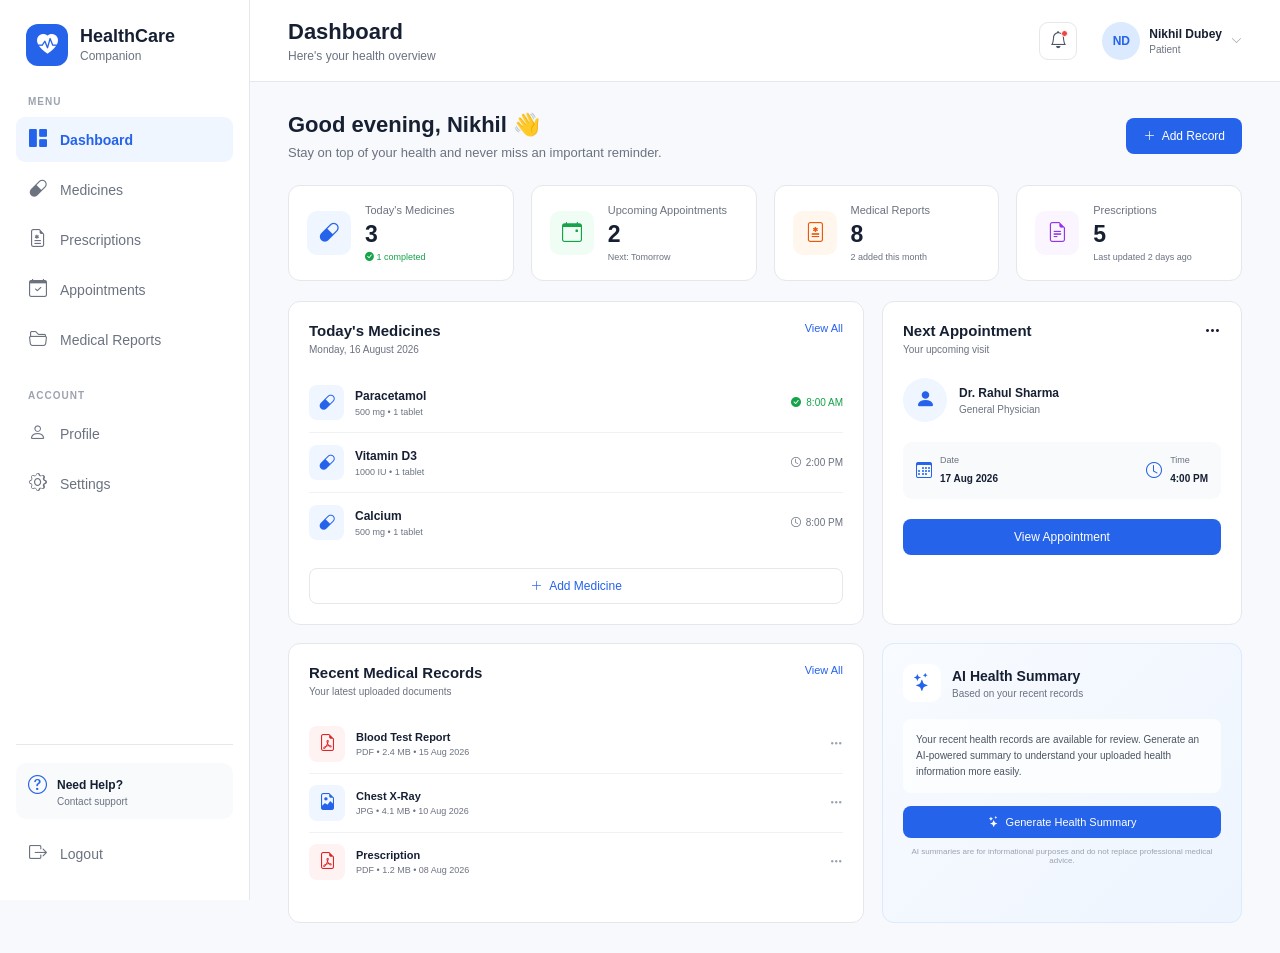
==== index.html @ 73e7bd99 "Frontend Files" ====
<!DOCTYPE html>
<html lang="en">
<head>
    <meta charset="UTF-8">
    <meta name="viewport" content="width=device-width, initial-scale=1.0">

    <title>Smart Healthcare Companion</title>

    <!-- Bootstrap Icons -->
    <link
        rel="stylesheet"
        href="https://cdn.jsdelivr.net/npm/bootstrap-icons@1.11.3/font/bootstrap-icons.min.css"
    >

    <!-- Your CSS -->
    <link rel="stylesheet" href="style.css">
</head>

<body>

    <!-- ================= SIDEBAR ================= -->

    <aside class="sidebar">

        <div class="brand">
            <div class="brand-icon">
                <i class="bi bi-heart-pulse-fill"></i>
            </div>

            <div>
                <h2>HealthCare</h2>
                <span>Companion</span>
            </div>
        </div>


        <nav class="navigation">

            <p class="menu-title">MENU</p>

            <a href="#" class="nav-link active">
                <i class="bi bi-grid-1x2-fill"></i>
                <span>Dashboard</span>
            </a>

            <a href="#" class="nav-link">
                <i class="bi bi-capsule"></i>
                <span>Medicines</span>
            </a>

            <a href="#" class="nav-link">
                <i class="bi bi-file-earmark-medical"></i>
                <span>Prescriptions</span>
            </a>

            <a href="#" class="nav-link">
                <i class="bi bi-calendar-check"></i>
                <span>Appointments</span>
            </a>

            <a href="#" class="nav-link">
                <i class="bi bi-folder2-open"></i>
                <span>Medical Reports</span>
            </a>


            <p class="menu-title second-title">ACCOUNT</p>

            <a href="#" class="nav-link">
                <i class="bi bi-person"></i>
                <span>Profile</span>
            </a>

            <a href="#" class="nav-link">
                <i class="bi bi-gear"></i>
                <span>Settings</span>
            </a>

        </nav>


        <div class="sidebar-bottom">

            <div class="help-box">
                <i class="bi bi-question-circle"></i>

                <div>
                    <strong>Need Help?</strong>
                    <p>Contact support</p>
                </div>
            </div>

            <a href="#" class="nav-link logout">
                <i class="bi bi-box-arrow-right"></i>
                <span>Logout</span>
            </a>

        </div>

    </aside>


    <!-- ================= MAIN CONTENT ================= -->

    <main class="main-content">

        <!-- HEADER -->

        <header class="topbar">

            <div class="mobile-menu">
                <i class="bi bi-list"></i>
            </div>

            <div class="page-title">
                <h1>Dashboard</h1>
                <p>Here's your health overview</p>
            </div>


            <div class="topbar-right">

                <button class="notification-btn">
                    <i class="bi bi-bell"></i>
                    <span class="notification-dot"></span>
                </button>

                <div class="profile-mini">

                    <div class="avatar">
                        ND
                    </div>

                    <div class="profile-info">
                        <strong>Nikhil Dubey</strong>
                        <span>Patient</span>
                    </div>

                    <i class="bi bi-chevron-down"></i>

                </div>

            </div>

        </header>


        <!-- DASHBOARD -->

        <section class="dashboard">

            <!-- Welcome -->

            <div class="welcome-section">

                <div>
                    <h2>Good evening, Nikhil 👋</h2>

                    <p>
                        Stay on top of your health and never miss
                        an important reminder.
                    </p>
                </div>

                <button class="primary-btn">
                    <i class="bi bi-plus-lg"></i>
                    Add Record
                </button>

            </div>


            <!-- ================= STAT CARDS ================= -->

            <div class="stats-grid">

                <div class="stat-card">

                    <div class="stat-icon medicine-icon">
                        <i class="bi bi-capsule"></i>
                    </div>

                    <div class="stat-content">
                        <span>Today's Medicines</span>
                        <h3>3</h3>
                        <p class="success-text">
                            <i class="bi bi-check-circle-fill"></i>
                            1 completed
                        </p>
                    </div>

                </div>


                <div class="stat-card">

                    <div class="stat-icon appointment-icon">
                        <i class="bi bi-calendar-event"></i>
                    </div>

                    <div class="stat-content">
                        <span>Upcoming Appointments</span>
                        <h3>2</h3>
                        <p>Next: Tomorrow</p>
                    </div>

                </div>


                <div class="stat-card">

                    <div class="stat-icon report-icon">
                        <i class="bi bi-file-medical"></i>
                    </div>

                    <div class="stat-content">
                        <span>Medical Reports</span>
                        <h3>8</h3>
                        <p>2 added this month</p>
                    </div>

                </div>


                <div class="stat-card">

                    <div class="stat-icon prescription-icon">
                        <i class="bi bi-file-earmark-text"></i>
                    </div>

                    <div class="stat-content">
                        <span>Prescriptions</span>
                        <h3>5</h3>
                        <p>Last updated 2 days ago</p>
                    </div>

                </div>

            </div>


            <!-- ================= MAIN GRID ================= -->

            <div class="content-grid">


                <!-- MEDICINES -->

                <div class="dashboard-card medicine-card">

                    <div class="card-header">

                        <div>
                            <h3>Today's Medicines</h3>
                            <p>Monday, 16 August 2026</p>
                        </div>

                        <a href="#">View All</a>

                    </div>


                    <div class="medicine-list">

                        <div class="medicine-item">

                            <div class="medicine-left">

                                <div class="medicine-icon-small">
                                    <i class="bi bi-capsule"></i>
                                </div>

                                <div>
                                    <strong>Paracetamol</strong>
                                    <span>500 mg • 1 tablet</span>
                                </div>

                            </div>

                            <div class="medicine-time completed">
                                <i class="bi bi-check-circle-fill"></i>
                                8:00 AM
                            </div>

                        </div>


                        <div class="medicine-item">

                            <div class="medicine-left">

                                <div class="medicine-icon-small">
                                    <i class="bi bi-capsule"></i>
                                </div>

                                <div>
                                    <strong>Vitamin D3</strong>
                                    <span>1000 IU • 1 tablet</span>
                                </div>

                            </div>

                            <div class="medicine-time">
                                <i class="bi bi-clock"></i>
                                2:00 PM
                            </div>

                        </div>


                        <div class="medicine-item">

                            <div class="medicine-left">

                                <div class="medicine-icon-small">
                                    <i class="bi bi-capsule"></i>
                                </div>

                                <div>
                                    <strong>Calcium</strong>
                                    <span>500 mg • 1 tablet</span>
                                </div>

                            </div>

                            <div class="medicine-time">
                                <i class="bi bi-clock"></i>
                                8:00 PM
                            </div>

                        </div>

                    </div>


                    <button class="outline-btn">
                        <i class="bi bi-plus-lg"></i>
                        Add Medicine
                    </button>

                </div>


                <!-- APPOINTMENT -->

                <div class="dashboard-card appointment-card">

                    <div class="card-header">

                        <div>
                            <h3>Next Appointment</h3>
                            <p>Your upcoming visit</p>
                        </div>

                        <i class="bi bi-three-dots"></i>

                    </div>


                    <div class="doctor-info">

                        <div class="doctor-avatar">
                            <i class="bi bi-person-fill"></i>
                        </div>

                        <div>
                            <h4>Dr. Rahul Sharma</h4>
                            <span>General Physician</span>
                        </div>

                    </div>


                    <div class="appointment-details">

                        <div>
                            <i class="bi bi-calendar3"></i>

                            <div>
                                <span>Date</span>
                                <strong>17 Aug 2026</strong>
                            </div>
                        </div>


                        <div>
                            <i class="bi bi-clock"></i>

                            <div>
                                <span>Time</span>
                                <strong>4:00 PM</strong>
                            </div>
                        </div>

                    </div>


                    <button class="primary-btn full-width">
                        View Appointment
                    </button>

                </div>


                <!-- ================= RECENT RECORDS ================= -->

                <div class="dashboard-card records-card">

                    <div class="card-header">

                        <div>
                            <h3>Recent Medical Records</h3>
                            <p>Your latest uploaded documents</p>
                        </div>

                        <a href="#">View All</a>

                    </div>


                    <div class="records-list">

                        <div class="record-item">

                            <div class="record-icon pdf">
                                <i class="bi bi-file-earmark-pdf"></i>
                            </div>

                            <div class="record-info">
                                <strong>Blood Test Report</strong>
                                <span>PDF • 2.4 MB • 15 Aug 2026</span>
                            </div>

                            <button class="more-btn">
                                <i class="bi bi-three-dots"></i>
                            </button>

                        </div>


                        <div class="record-item">

                            <div class="record-icon image">
                                <i class="bi bi-file-earmark-image"></i>
                            </div>

                            <div class="record-info">
                                <strong>Chest X-Ray</strong>
                                <span>JPG • 4.1 MB • 10 Aug 2026</span>
                            </div>

                            <button class="more-btn">
                                <i class="bi bi-three-dots"></i>
                            </button>

                        </div>


                        <div class="record-item">

                            <div class="record-icon pdf">
                                <i class="bi bi-file-earmark-pdf"></i>
                            </div>

                            <div class="record-info">
                                <strong>Prescription</strong>
                                <span>PDF • 1.2 MB • 08 Aug 2026</span>
                            </div>

                            <button class="more-btn">
                                <i class="bi bi-three-dots"></i>
                            </button>

                        </div>

                    </div>

                </div>


                <!-- ================= AI SUMMARY ================= -->

                <div class="dashboard-card ai-card">

                    <div class="ai-header">

                        <div class="ai-icon">
                            <i class="bi bi-stars"></i>
                        </div>

                        <div>
                            <h3>AI Health Summary</h3>
                            <p>Based on your recent records</p>
                        </div>

                    </div>


                    <div class="ai-summary">

                        <p>
                            Your recent health records are available
                            for review. Generate an AI-powered summary
                            to understand your uploaded health information
                            more easily.
                        </p>

                    </div>


                    <button class="ai-btn">
                        <i class="bi bi-stars"></i>
                        Generate Health Summary
                    </button>

                    <small>
                        AI summaries are for informational purposes
                        and do not replace professional medical advice.
                    </small>

                </div>

            </div>

        </section>

    </main>


    <script src="script.js"></script>

</body>
</html>
---- style.css ----
/* ================================
   RESET
================================ */

* {
    margin: 0;
    padding: 0;
    box-sizing: border-box;
}

:root {
    --primary: #2563eb;
    --primary-light: #eff6ff;
    --text-dark: #172033;
    --text-gray: #6b7280;
    --border: #e5e7eb;
    --background: #f7f9fc;
    --white: #ffffff;
    --success: #16a34a;
    --sidebar-width: 250px;
}

body {
    font-family: Arial, Helvetica, sans-serif;
    background: var(--background);
    color: var(--text-dark);
}


/* ================================
   SIDEBAR
================================ */

.sidebar {
    width: var(--sidebar-width);
    height: 100vh;

    position: fixed;
    left: 0;
    top: 0;

    background: var(--white);
    border-right: 1px solid var(--border);

    display: flex;
    flex-direction: column;

    padding: 24px 16px;

    z-index: 100;
}


/* BRAND */

.brand {
    display: flex;
    align-items: center;
    gap: 12px;

    padding: 0 10px 30px;
}

.brand-icon {
    width: 42px;
    height: 42px;

    border-radius: 12px;

    background: var(--primary);
    color: white;

    display: flex;
    align-items: center;
    justify-content: center;

    font-size: 21px;
}

.brand h2 {
    font-size: 18px;
    line-height: 20px;
}

.brand span {
    font-size: 12px;
    color: var(--text-gray);
}


/* NAVIGATION */

.navigation {
    flex: 1;
}

.menu-title {
    font-size: 10px;
    font-weight: bold;
    color: #9ca3af;

    padding: 0 12px 10px;

    letter-spacing: 1px;
}

.second-title {
    margin-top: 28px;
}


.nav-link {
    text-decoration: none;

    display: flex;
    align-items: center;

    gap: 13px;

    padding: 12px 13px;

    margin-bottom: 5px;

    border-radius: 9px;

    color: #6b7280;

    font-size: 14px;

    transition: 0.2s;
}

.nav-link i {
    font-size: 18px;
}

.nav-link:hover {
    background: var(--primary-light);
    color: var(--primary);
}

.nav-link.active {
    background: var(--primary-light);
    color: var(--primary);

    font-weight: 600;
}


/* SIDEBAR BOTTOM */

.sidebar-bottom {
    border-top: 1px solid var(--border);

    padding-top: 18px;
}

.help-box {
    display: flex;
    gap: 10px;

    padding: 12px;

    background: #f8fafc;

    border-radius: 10px;

    margin-bottom: 12px;
}

.help-box > i {
    color: var(--primary);
    font-size: 19px;
}

.help-box strong {
    font-size: 12px;
}

.help-box p {
    font-size: 10px;
    color: var(--text-gray);

    margin-top: 3px;
}

.logout {
    margin-bottom: 0;
}


/* ================================
   MAIN CONTENT
================================ */

.main-content {
    margin-left: var(--sidebar-width);

    min-height: 100vh;
}


/* ================================
   TOPBAR
================================ */

.topbar {
    height: 82px;

    background: var(--white);

    border-bottom: 1px solid var(--border);

    display: flex;
    align-items: center;
    justify-content: space-between;

    padding: 0 38px;
}

.page-title h1 {
    font-size: 22px;
}

.page-title p {
    font-size: 12px;
    color: var(--text-gray);

    margin-top: 4px;
}


.topbar-right {
    display: flex;
    align-items: center;

    gap: 25px;
}


.notification-btn {
    width: 38px;
    height: 38px;

    border: 1px solid var(--border);

    border-radius: 9px;

    background: white;

    position: relative;

    cursor: pointer;

    font-size: 17px;

    color: #4b5563;
}

.notification-dot {
    width: 7px;
    height: 7px;

    background: #ef4444;

    border-radius: 50%;

    position: absolute;

    top: 7px;
    right: 8px;

    border: 1px solid white;
}


.profile-mini {
    display: flex;
    align-items: center;

    gap: 9px;

    cursor: pointer;
}

.avatar {
    width: 38px;
    height: 38px;

    border-radius: 50%;

    background: #dbeafe;
    color: #2563eb;

    display: flex;
    align-items: center;
    justify-content: center;

    font-size: 12px;
    font-weight: bold;
}

.profile-info {
    display: flex;
    flex-direction: column;
}

.profile-info strong {
    font-size: 12px;
}

.profile-info span {
    font-size: 10px;
    color: var(--text-gray);

    margin-top: 3px;
}

.profile-mini > i {
    font-size: 11px;
    color: #9ca3af;
}


/* ================================
   DASHBOARD
================================ */

.dashboard {
    padding: 30px 38px;
}


/* WELCOME */

.welcome-section {
    display: flex;
    justify-content: space-between;
    align-items: center;

    margin-bottom: 25px;
}

.welcome-section h2 {
    font-size: 22px;
}

.welcome-section p {
    font-size: 13px;
    color: var(--text-gray);

    margin-top: 7px;
}


/* BUTTONS */

.primary-btn {
    border: none;

    background: var(--primary);

    color: white;

    padding: 11px 17px;

    border-radius: 8px;

    font-size: 12px;

    cursor: pointer;

    display: inline-flex;
    align-items: center;

    gap: 7px;

    transition: 0.2s;
}

.primary-btn:hover {
    opacity: 0.9;
}

.full-width {
    width: 100%;

    justify-content: center;

    margin-top: 20px;
}

.outline-btn {
    width: 100%;

    padding: 10px;

    border: 1px solid var(--border);

    border-radius: 8px;

    background: white;

    color: var(--primary);

    font-size: 12px;

    cursor: pointer;

    display: flex;
    align-items: center;
    justify-content: center;

    gap: 7px;

    margin-top: 16px;
}

.outline-btn:hover {
    background: var(--primary-light);
}


/* ================================
   STAT CARDS
================================ */

.stats-grid {
    display: grid;

    grid-template-columns: repeat(4, 1fr);

    gap: 17px;

    margin-bottom: 20px;
}

.stat-card {
    background: white;

    border: 1px solid var(--border);

    border-radius: 12px;

    padding: 18px;

    display: flex;

    align-items: center;

    gap: 14px;
}

.stat-icon {
    width: 44px;
    height: 44px;

    border-radius: 10px;

    display: flex;
    align-items: center;
    justify-content: center;

    font-size: 20px;
}

.medicine-icon {
    background: #eff6ff;
    color: #2563eb;
}

.appointment-icon {
    background: #f0fdf4;
    color: #16a34a;
}

.report-icon {
    background: #fff7ed;
    color: #ea580c;
}

.prescription-icon {
    background: #faf5ff;
    color: #9333ea;
}

.stat-content span {
    display: block;

    font-size: 11px;

    color: var(--text-gray);

    margin-bottom: 5px;
}

.stat-content h3 {
    font-size: 23px;

    margin-bottom: 4px;
}

.stat-content p {
    font-size: 9px;

    color: var(--text-gray);
}

.success-text {
    color: var(--success) !important;
}


/* ================================
   CONTENT GRID
================================ */

.content-grid {
    display: grid;

    grid-template-columns: 1.6fr 1fr;

    gap: 18px;
}


/* ================================
   DASHBOARD CARDS
================================ */

.dashboard-card {
    background: white;

    border: 1px solid var(--border);

    border-radius: 12px;

    padding: 20px;
}

.card-header {
    display: flex;
    justify-content: space-between;
    align-items: flex-start;

    margin-bottom: 18px;
}

.card-header h3 {
    font-size: 15px;
}

.card-header p {
    color: var(--text-gray);

    font-size: 10px;

    margin-top: 5px;
}

.card-header a {
    color: var(--primary);

    text-decoration: none;

    font-size: 11px;
}


/* ================================
   MEDICINES
================================ */

.medicine-item {
    display: flex;

    align-items: center;
    justify-content: space-between;

    padding: 12px 0;

    border-bottom: 1px solid #f0f1f3;
}

.medicine-item:last-child {
    border-bottom: none;
}

.medicine-left {
    display: flex;

    align-items: center;

    gap: 11px;
}

.medicine-icon-small {
    width: 35px;
    height: 35px;

    background: #eff6ff;

    color: var(--primary);

    border-radius: 8px;

    display: flex;
    align-items: center;
    justify-content: center;
}

.medicine-left strong {
    display: block;

    font-size: 12px;
}

.medicine-left span {
    display: block;

    font-size: 9px;

    color: var(--text-gray);

    margin-top: 4px;
}

.medicine-time {
    font-size: 10px;

    color: #6b7280;

    display: flex;

    align-items: center;

    gap: 5px;
}

.medicine-time.completed {
    color: var(--success);
}


/* ================================
   APPOINTMENT
================================ */

.doctor-info {
    display: flex;

    align-items: center;

    gap: 12px;

    padding: 5px 0 20px;
}

.doctor-avatar {
    width: 44px;
    height: 44px;

    border-radius: 50%;

    background: #eff6ff;

    color: var(--primary);

    display: flex;
    align-items: center;
    justify-content: center;

    font-size: 20px;
}

.doctor-info h4 {
    font-size: 12px;
}

.doctor-info span {
    display: block;

    color: var(--text-gray);

    font-size: 10px;

    margin-top: 4px;
}


.appointment-details {
    background: #f8fafc;

    border-radius: 9px;

    padding: 13px;

    display: flex;

    justify-content: space-between;
}

.appointment-details > div {
    display: flex;

    align-items: center;

    gap: 8px;
}

.appointment-details i {
    color: var(--primary);

    font-size: 16px;
}

.appointment-details span {
    display: block;

    color: var(--text-gray);

    font-size: 9px;

    margin-bottom: 3px;
}

.appointment-details strong {
    font-size: 10px;
}


/* ================================
   RECORDS
================================ */

.records-card {
    min-height: 280px;
}

.record-item {
    display: flex;

    align-items: center;

    gap: 11px;

    padding: 11px 0;

    border-bottom: 1px solid #f0f1f3;
}

.record-item:last-child {
    border-bottom: none;
}

.record-icon {
    width: 36px;
    height: 36px;

    border-radius: 8px;

    display: flex;
    align-items: center;
    justify-content: center;

    font-size: 17px;
}

.record-icon.pdf {
    background: #fef2f2;
    color: #dc2626;
}

.record-icon.image {
    background: #eff6ff;
    color: #2563eb;
}

.record-info {
    flex: 1;
}

.record-info strong {
    display: block;

    font-size: 11px;
}

.record-info span {
    display: block;

    font-size: 9px;

    color: var(--text-gray);

    margin-top: 4px;
}

.more-btn {
    border: none;

    background: none;

    cursor: pointer;

    color: #9ca3af;
}


/* ================================
   AI CARD
================================ */

.ai-card {
    background: linear-gradient(
        135deg,
        #f8fbff,
        #eef5ff
    );

    border-color: #dbeafe;
}

.ai-header {
    display: flex;

    align-items: center;

    gap: 11px;
}

.ai-icon {
    width: 38px;
    height: 38px;

    border-radius: 10px;

    background: white;

    color: var(--primary);

    display: flex;
    align-items: center;
    justify-content: center;

    font-size: 18px;
}

.ai-header h3 {
    font-size: 14px;
}

.ai-header p {
    font-size: 10px;

    color: var(--text-gray);

    margin-top: 4px;
}

.ai-summary {
    margin-top: 17px;

    padding: 13px;

    background: rgba(255,255,255,0.75);

    border-radius: 8px;
}

.ai-summary p {
    font-size: 10px;

    line-height: 1.6;

    color: #4b5563;
}

.ai-btn {
    width: 100%;

    margin-top: 13px;

    border: none;

    background: var(--primary);

    color: white;

    padding: 10px;

    border-radius: 8px;

    font-size: 11px;

    cursor: pointer;

    display: flex;

    align-items: center;

    justify-content: center;

    gap: 7px;
}

.ai-card small {
    display: block;

    text-align: center;

    color: #9ca3af;

    font-size: 8px;

    margin-top: 9px;
}


/* ================================
   MOBILE
================================ */

.mobile-menu {
    display: none;
}


/* TABLET */

@media (max-width: 1100px) {

    .stats-grid {
        grid-template-columns: repeat(2, 1fr);
    }

    .content-grid {
        grid-template-columns: 1fr;
    }
}


/* MOBILE */

@media (max-width: 768px) {

    :root {
        --sidebar-width: 0px;
    }

    .sidebar {
        display: none;
    }

    .main-content {
        margin-left: 0;
    }

    .topbar {
        padding: 0 18px;
    }

    .mobile-menu {
        display: block;

        font-size: 22px;

        margin-right: 12px;
    }

    .page-title h1 {
        font-size: 18px;
    }

    .page-title p {
        display: none;
    }

    .profile-info,
    .profile-mini > i {
        display: none;
    }

    .topbar-right {
        gap: 10px;
    }

    .dashboard {
        padding: 22px 18px;
    }

    .welcome-section {
        align-items: flex-start;

        flex-direction: column;

        gap: 15px;
    }

    .stats-grid {
        grid-template-columns: 1fr;
    }

    .content-grid {
        grid-template-columns: 1fr;
    }

    .appointment-details {
        flex-direction: column;

        gap: 12px;
    }

}
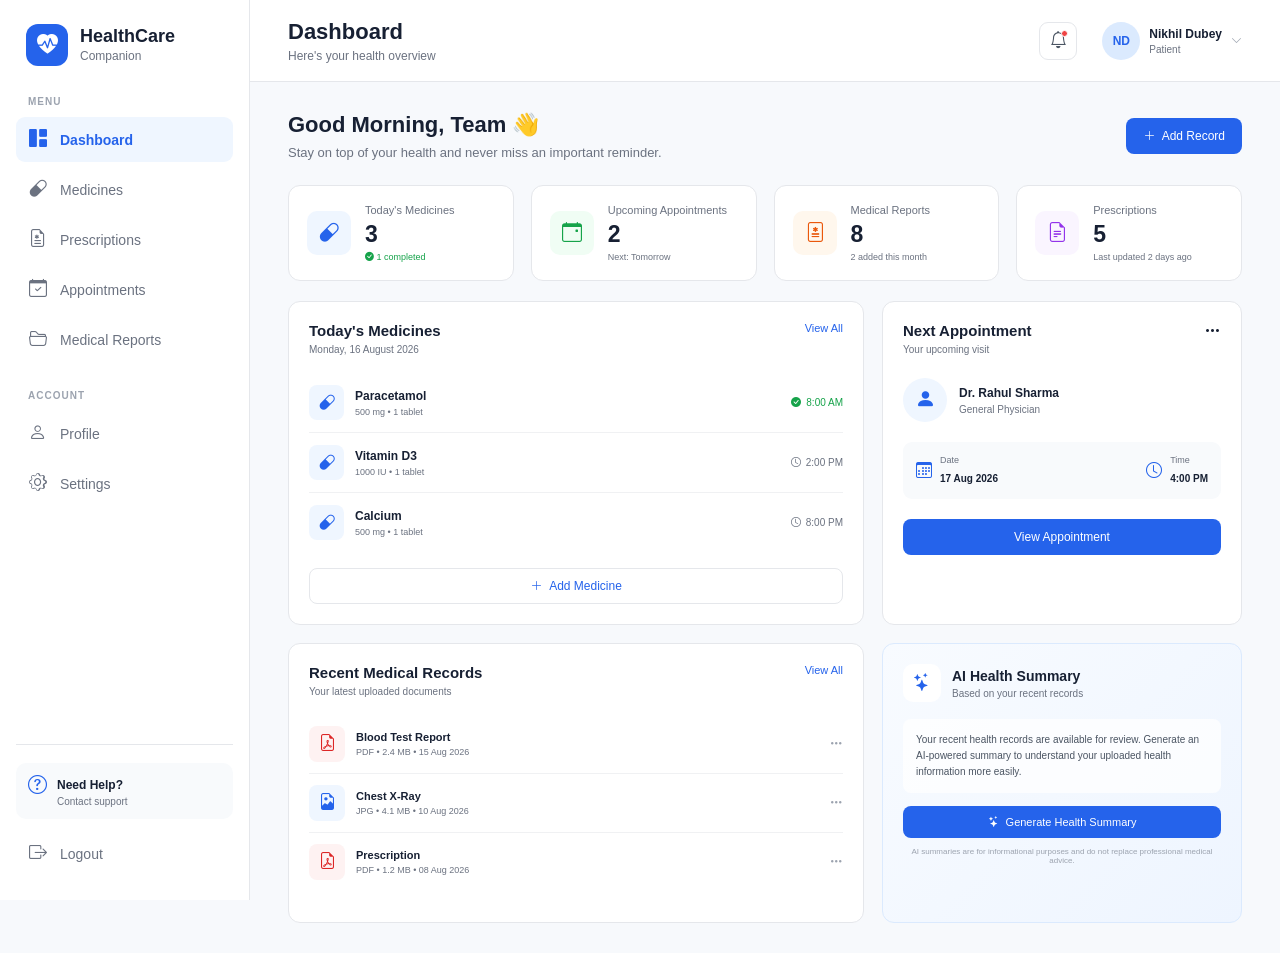
==== commit 5159b733: "Changes done in Index file" ====
--- a/index.html
+++ b/index.html
@@ -38,27 +38,27 @@
 
             <p class="menu-title">MENU</p>
 
-            <a href="#" class="nav-link active">
+            <a href="index.html" class="nav-link active">
                 <i class="bi bi-grid-1x2-fill"></i>
                 <span>Dashboard</span>
             </a>
 
-            <a href="#" class="nav-link">
+            <a href="medicines.html" class="nav-link">
                 <i class="bi bi-capsule"></i>
                 <span>Medicines</span>
             </a>
 
-            <a href="#" class="nav-link">
+            <a href="prescriptions.html" class="nav-link">
                 <i class="bi bi-file-earmark-medical"></i>
                 <span>Prescriptions</span>
             </a>
 
-            <a href="#" class="nav-link">
+            <a href="appointments.html" class="nav-link">
                 <i class="bi bi-calendar-check"></i>
                 <span>Appointments</span>
             </a>
 
-            <a href="#" class="nav-link">
+            <a href="medical-reports.html" class="nav-link">
                 <i class="bi bi-folder2-open"></i>
                 <span>Medical Reports</span>
             </a>
@@ -66,7 +66,7 @@
 
             <p class="menu-title second-title">ACCOUNT</p>
 
-            <a href="#" class="nav-link">
+            <a href="profile.html" class="nav-link">
                 <i class="bi bi-person"></i>
                 <span>Profile</span>
             </a>
@@ -154,7 +154,7 @@
             <div class="welcome-section">
 
                 <div>
-                    <h2>Good evening, Nikhil 👋</h2>
+                    <h2>Good Morning, Team 👋</h2>
 
                     <p>
                         Stay on top of your health and never miss
